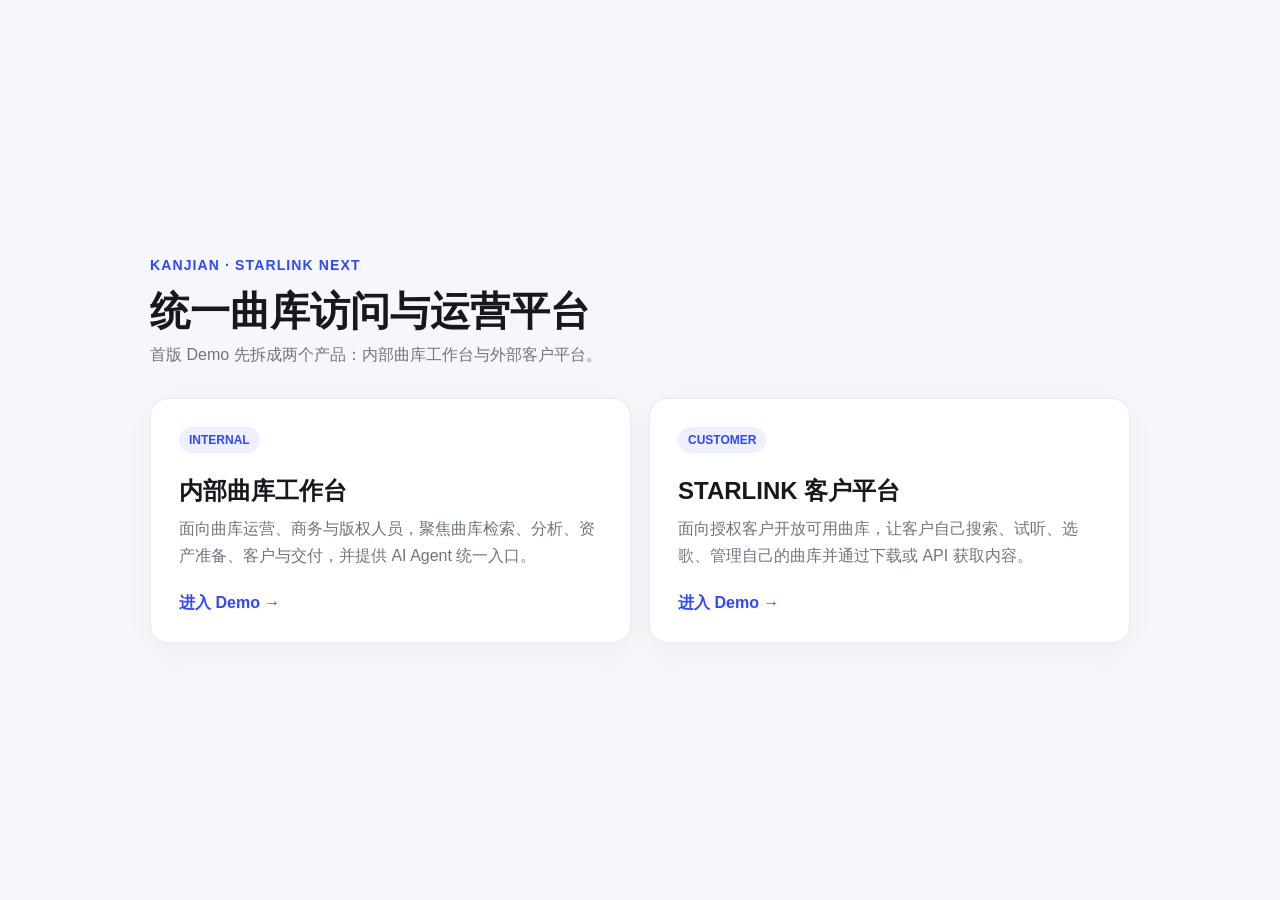
==== index.html @ 43011e17 "chore: initialize Starlink Next HTML demo" ====
<!doctype html>
<html lang="zh-CN">
<head>
  <meta charset="utf-8" />
  <meta name="viewport" content="width=device-width, initial-scale=1" />
  <title>STARLINK Next · Demo</title>
  <style>
    :root{--blue:#2f49ff;--ink:#16181d;--muted:#6f7480;--line:#e8eaf0;--bg:#f6f7fb}
    *{box-sizing:border-box} body{margin:0;font-family:Inter,"PingFang SC","Microsoft YaHei",Arial,sans-serif;background:var(--bg);color:var(--ink)}
    .wrap{min-height:100vh;display:grid;place-items:center;padding:48px}.panel{width:min(980px,100%)}
    .brand{font-size:14px;color:var(--blue);font-weight:800;letter-spacing:.08em}.title{font-size:40px;line-height:1.2;margin:14px 0 10px}.sub{color:var(--muted);font-size:16px;margin-bottom:32px}
    .grid{display:grid;grid-template-columns:repeat(2,minmax(0,1fr));gap:18px}.card{display:block;background:#fff;border:1px solid var(--line);border-radius:18px;padding:28px;text-decoration:none;color:inherit;transition:.2s ease;box-shadow:0 8px 30px rgba(22,24,29,.04)}
    .card:hover{transform:translateY(-3px);border-color:#cbd1ff;box-shadow:0 16px 42px rgba(47,73,255,.1)}.tag{display:inline-flex;padding:6px 10px;border-radius:999px;background:#eef0ff;color:var(--blue);font-size:12px;font-weight:700}.card h2{margin:22px 0 8px;font-size:24px}.card p{margin:0;color:var(--muted);line-height:1.7}.go{display:inline-flex;margin-top:24px;color:var(--blue);font-weight:700}
    @media(max-width:720px){.grid{grid-template-columns:1fr}.title{font-size:32px}.wrap{padding:24px}}
  </style>
</head>
<body>
  <main class="wrap">
    <section class="panel">
      <div class="brand">KANJIAN · STARLINK NEXT</div>
      <h1 class="title">统一曲库访问与运营平台</h1>
      <div class="sub">首版 Demo 先拆成两个产品：内部曲库工作台与外部客户平台。</div>
      <div class="grid">
        <a class="card" href="./internal/">
          <span class="tag">INTERNAL</span>
          <h2>内部曲库工作台</h2>
          <p>面向曲库运营、商务与版权人员，聚焦曲库检索、分析、资产准备、客户与交付，并提供 AI Agent 统一入口。</p>
          <span class="go">进入 Demo →</span>
        </a>
        <a class="card" href="./customer/">
          <span class="tag">CUSTOMER</span>
          <h2>STARLINK 客户平台</h2>
          <p>面向授权客户开放可用曲库，让客户自己搜索、试听、选歌、管理自己的曲库并通过下载或 API 获取内容。</p>
          <span class="go">进入 Demo →</span>
        </a>
      </div>
    </section>
  </main>
</body>
</html>
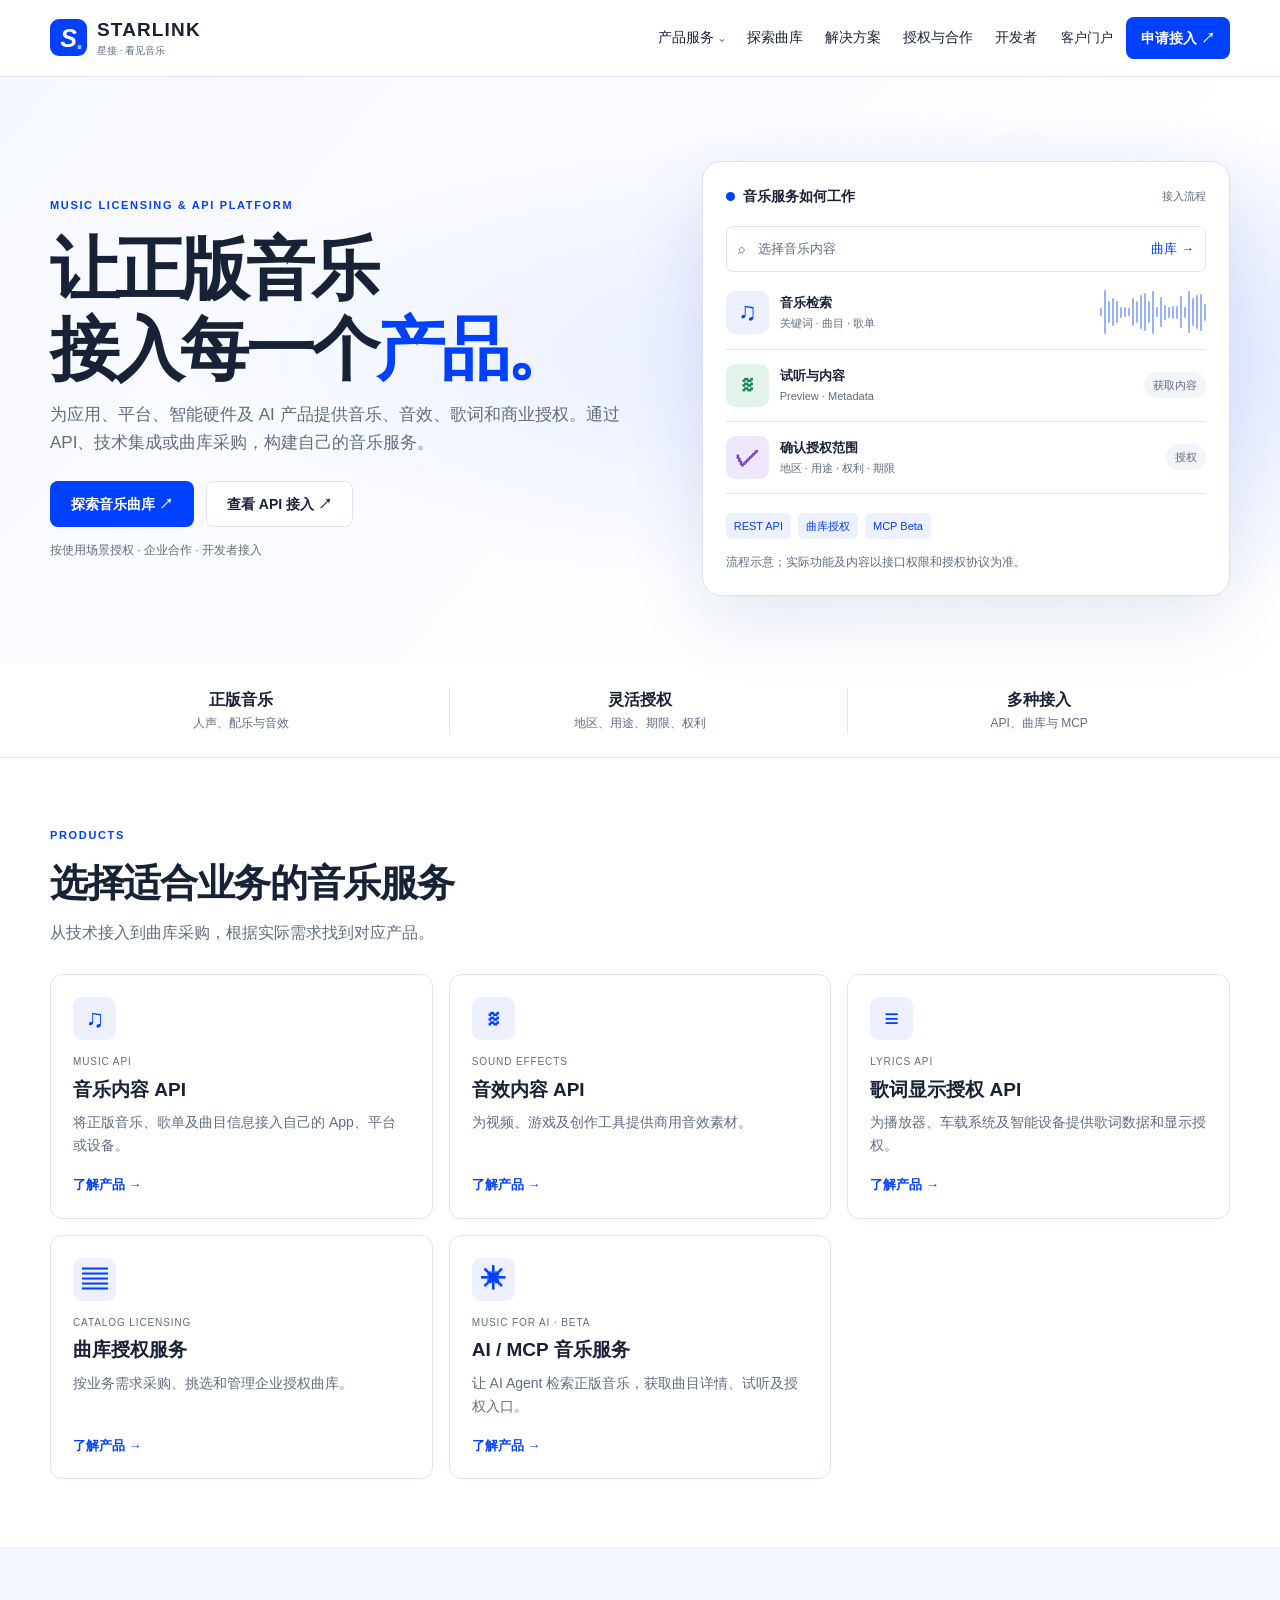
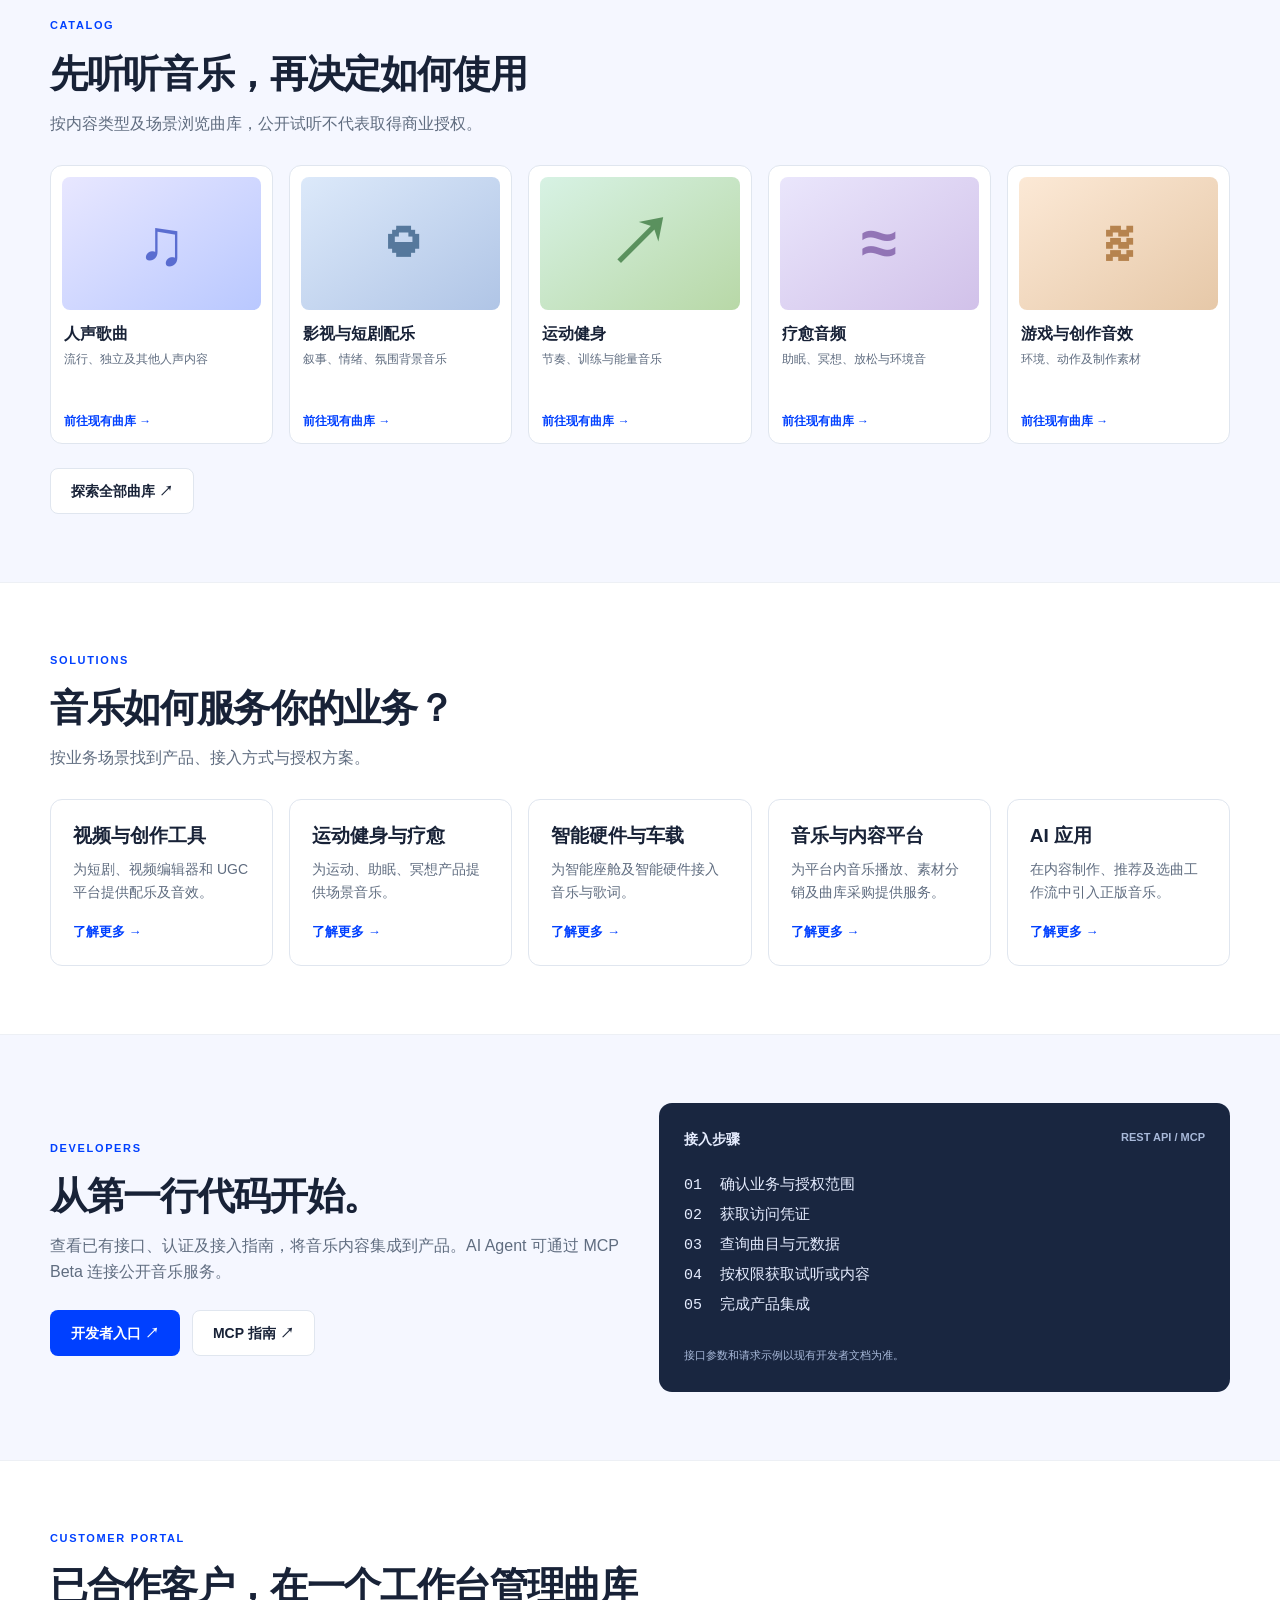
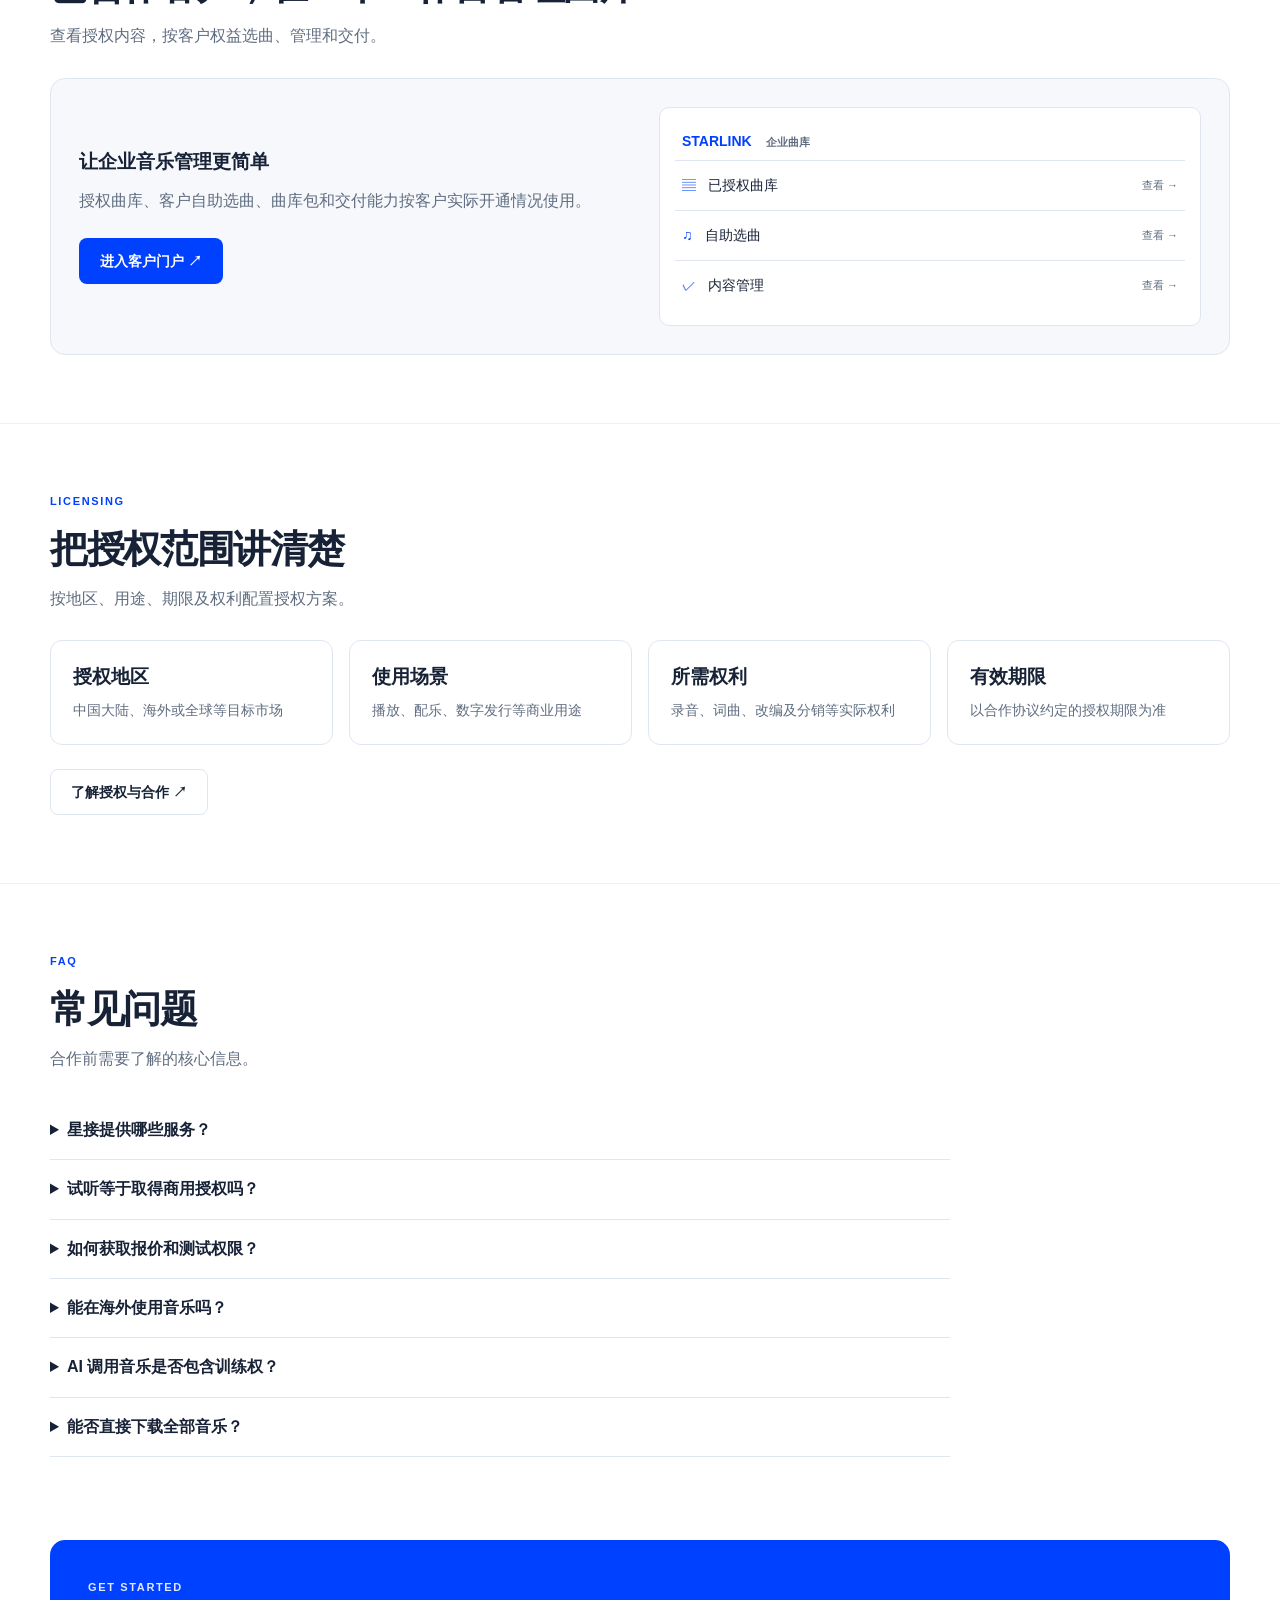
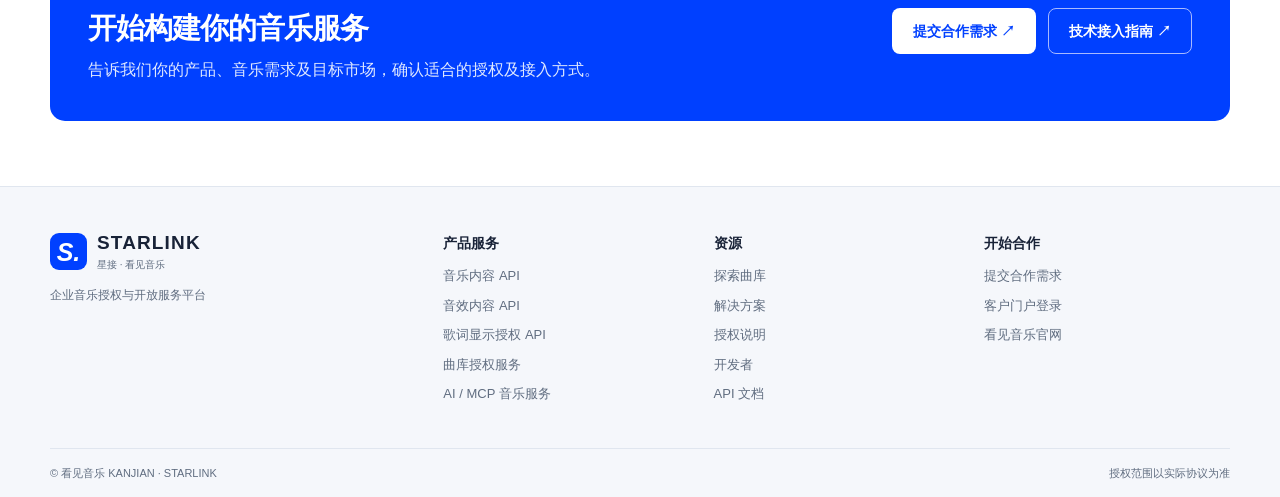
==== commit 5f438387: "Rebuild STARLINK public website from scratch" ====
--- a/index.html
+++ b/index.html
@@ -1,40 +1,5 @@
-<!doctype html>
-<html lang="zh-CN">
-<head>
-  <meta charset="utf-8" />
-  <meta name="viewport" content="width=device-width, initial-scale=1" />
-  <title>STARLINK Next · Demo</title>
-  <style>
-    :root{--blue:#2f49ff;--ink:#16181d;--muted:#6f7480;--line:#e8eaf0;--bg:#f6f7fb}
-    *{box-sizing:border-box} body{margin:0;font-family:Inter,"PingFang SC","Microsoft YaHei",Arial,sans-serif;background:var(--bg);color:var(--ink)}
-    .wrap{min-height:100vh;display:grid;place-items:center;padding:48px}.panel{width:min(980px,100%)}
-    .brand{font-size:14px;color:var(--blue);font-weight:800;letter-spacing:.08em}.title{font-size:40px;line-height:1.2;margin:14px 0 10px}.sub{color:var(--muted);font-size:16px;margin-bottom:32px}
-    .grid{display:grid;grid-template-columns:repeat(2,minmax(0,1fr));gap:18px}.card{display:block;background:#fff;border:1px solid var(--line);border-radius:18px;padding:28px;text-decoration:none;color:inherit;transition:.2s ease;box-shadow:0 8px 30px rgba(22,24,29,.04)}
-    .card:hover{transform:translateY(-3px);border-color:#cbd1ff;box-shadow:0 16px 42px rgba(47,73,255,.1)}.tag{display:inline-flex;padding:6px 10px;border-radius:999px;background:#eef0ff;color:var(--blue);font-size:12px;font-weight:700}.card h2{margin:22px 0 8px;font-size:24px}.card p{margin:0;color:var(--muted);line-height:1.7}.go{display:inline-flex;margin-top:24px;color:var(--blue);font-weight:700}
-    @media(max-width:720px){.grid{grid-template-columns:1fr}.title{font-size:32px}.wrap{padding:24px}}
-  </style>
-</head>
-<body>
-  <main class="wrap">
-    <section class="panel">
-      <div class="brand">KANJIAN · STARLINK NEXT</div>
-      <h1 class="title">统一曲库访问与运营平台</h1>
-      <div class="sub">首版 Demo 先拆成两个产品：内部曲库工作台与外部客户平台。</div>
-      <div class="grid">
-        <a class="card" href="./internal/">
-          <span class="tag">INTERNAL</span>
-          <h2>内部曲库工作台</h2>
-          <p>面向曲库运营、商务与版权人员，聚焦曲库检索、分析、资产准备、客户与交付，并提供 AI Agent 统一入口。</p>
-          <span class="go">进入 Demo →</span>
-        </a>
-        <a class="card" href="./customer/">
-          <span class="tag">CUSTOMER</span>
-          <h2>STARLINK 客户平台</h2>
-          <p>面向授权客户开放可用曲库，让客户自己搜索、试听、选歌、管理自己的曲库并通过下载或 API 获取内容。</p>
-          <span class="go">进入 Demo →</span>
-        </a>
-      </div>
-    </section>
-  </main>
-</body>
-</html>+<!doctype html><html lang="zh-CN"><head><meta charset="utf-8"><meta name="viewport" content="width=device-width,initial-scale=1"><meta name="theme-color" content="#0040ff"><title>企业音乐授权与开放服务平台 | 星接 STARLINK</title><meta name="description" content="为企业提供音乐 API、音效、歌词授权、曲库采购和 MCP 接入。"><meta property="og:title" content="企业音乐授权与开放服务平台 | 星接 STARLINK"><meta property="og:description" content="为企业提供音乐 API、音效、歌词授权、曲库采购和 MCP 接入。"><link rel="icon" href="./favicon.svg" type="image/svg+xml"><link rel="stylesheet" href="./style.css"><script type="application/ld+json">{"@context":"https://schema.org","@type":"Organization","name":"星接 STARLINK","description":"看见音乐旗下企业音乐授权与开放服务平台","url":"https://open.kanjian.com/"}</script></head><body><a class="skip" href="#main">跳至内容</a><header><div class="wrap nav"><a class="brand" href="./index.html"><span class="mark">S<span>.</span></span><span><b>STARLINK</b><small>星接 · 看见音乐</small></span></a><button class="menu" aria-expanded="false" aria-controls="nav" aria-label="展开导航">☰</button><nav id="nav"><details class="drop"><summary>产品服务 ⌄</summary><div class="dropdown"><a class="" href="./products/music-api.html">音乐内容 API<small>将正版音乐、歌单及曲目信息接入自己的 App、平台或设备。</small></a><a class="" href="./products/sound-effects.html">音效内容 API<small>为视频、游戏及创作工具提供商用音效素材。</small></a><a class="" href="./products/lyrics-api.html">歌词显示授权 API<small>为播放器、车载系统及智能设备提供歌词数据和显示授权。</small></a><a class="" href="./products/catalog-license.html">曲库授权服务<small>按业务需求采购、挑选和管理企业授权曲库。</small></a><a class="" href="./products/ai-mcp.html">AI / MCP 音乐服务<small>让 AI Agent 检索正版音乐，获取曲目详情、试听及授权入口。</small></a></div></details><a class="" href="./catalog.html">探索曲库</a><a class="" href="./solutions.html">解决方案</a><a class="" href="./licensing.html">授权与合作</a><a class="" href="./developers.html">开发者</a></nav><div class="nav-actions"><a class="" href="https://open.kanjian.com/login">客户门户</a><a class="btn primary compact" href="https://crm-tool.kanjian.com/collect/e8250ef39f">申请接入 ↗</a></div></div></header><main id="main"><section class="hero"><div class="wrap two hero-grid"><div><span class="eyebrow">MUSIC LICENSING & API PLATFORM</span><h1>让正版音乐<br>接入每一个<span>产品。</span></h1><p>为应用、平台、智能硬件及 AI 产品提供音乐、音效、歌词和商业授权。通过 API、技术集成或曲库采购，构建自己的音乐服务。</p><div class="actions"><a class="btn primary" href="./catalog.html">探索音乐曲库 ↗</a><a class="btn secondary" href="./developers.html">查看 API 接入 ↗</a></div><p class="micro">按使用场景授权 · 企业合作 · 开发者接入</p></div><div class="demo"><div class="demo-title"><span class="dot"></span> 音乐服务如何工作 <small>接入流程</small></div><div class="searchbar">⌕　选择音乐内容 <span>曲库 →</span></div><div class="demo-row"><span class="tile">♫</span><div><b>音乐检索</b><small>关键词 · 曲目 · 歌单</small></div><div class="wave"><i style="--h:8px"></i><i style="--h:44px"></i><i style="--h:22px"></i><i style="--h:28px"></i><i style="--h:22px"></i><i style="--h:11px"></i><i style="--h:10px"></i><i style="--h:8px"></i><i style="--h:28px"></i><i style="--h:22px"></i><i style="--h:34px"></i><i style="--h:38px"></i><i style="--h:22px"></i><i style="--h:43px"></i><i style="--h:10px"></i><i style="--h:30px"></i><i style="--h:15px"></i><i style="--h:11px"></i><i style="--h:13px"></i><i style="--h:13px"></i><i style="--h:32px"></i><i style="--h:11px"></i><i style="--h:42px"></i><i style="--h:28px"></i><i style="--h:34px"></i><i style="--h:37px"></i><i style="--h:17px"></i><i style="--h:28px"></i><i style="--h:9px"></i><i style="--h:9px"></i><i style="--h:13px"></i><i style="--h:21px"></i><i style="--h:31px"></i><i style="--h:17px"></i><i style="--h:45px"></i><i style="--h:14px"></i><i style="--h:42px"></i><i style="--h:27px"></i><i style="--h:25px"></i><i style="--h:23px"></i></div></div><div class="demo-row"><span class="tile green">≋</span><div><b>试听与内容</b><small>Preview · Metadata</small></div><span class="chip">获取内容</span></div><div class="demo-row"><span class="tile purple">✓</span><div><b>确认授权范围</b><small>地区 · 用途 · 权利 · 期限</small></div><span class="chip">授权</span></div><div class="tags"><span>REST API</span><span>曲库授权</span><span>MCP Beta</span></div><p class="micro">流程示意；实际功能及内容以接口权限和授权协议为准。</p></div></div></section><div class="trust"><div class="wrap grid three"><div><b>正版音乐</b><small>人声、配乐与音效</small></div><div><b>灵活授权</b><small>地区、用途、期限、权利</small></div><div><b>多种接入</b><small>API、曲库与 MCP</small></div></div></div><section class="section "><div class="wrap"><div class="heading"><span class="eyebrow">PRODUCTS</span><h2>选择适合业务的音乐服务</h2><p>从技术接入到曲库采购，根据实际需求找到对应产品。</p></div><div class="grid three"><a class="card product" href="./products/music-api.html"><span class="tile">♫</span><small>MUSIC API</small><h3>音乐内容 API</h3><p>将正版音乐、歌单及曲目信息接入自己的 App、平台或设备。</p><span class="more">了解产品 →</span></a><a class="card product" href="./products/sound-effects.html"><span class="tile">≋</span><small>SOUND EFFECTS</small><h3>音效内容 API</h3><p>为视频、游戏及创作工具提供商用音效素材。</p><span class="more">了解产品 →</span></a><a class="card product" href="./products/lyrics-api.html"><span class="tile">≡</span><small>LYRICS API</small><h3>歌词显示授权 API</h3><p>为播放器、车载系统及智能设备提供歌词数据和显示授权。</p><span class="more">了解产品 →</span></a><a class="card product" href="./products/catalog-license.html"><span class="tile">▤</span><small>CATALOG LICENSING</small><h3>曲库授权服务</h3><p>按业务需求采购、挑选和管理企业授权曲库。</p><span class="more">了解产品 →</span></a><a class="card product" href="./products/ai-mcp.html"><span class="tile">✳</span><small>MUSIC FOR AI · BETA</small><h3>AI / MCP 音乐服务</h3><p>让 AI Agent 检索正版音乐，获取曲目详情、试听及授权入口。</p><span class="more">了解产品 →</span></a></div></div></section><section class="section tint"><div class="wrap"><div class="heading"><span class="eyebrow">CATALOG</span><h2>先听听音乐，再决定如何使用</h2><p>按内容类型及场景浏览曲库，公开试听不代表取得商业授权。</p></div><div class="grid five"><article class="card category" data-kind="music" data-search="人声歌曲 流行、独立及其他人声内容"><div class="cover c0"><span>♫</span></div><h3>人声歌曲</h3><p>流行、独立及其他人声内容</p><a class="more" href="https://open.kanjian.com/">前往现有曲库 →</a></article><article class="card category" data-kind="bgm" data-search="影视与短剧配乐 叙事、情绪、氛围背景音乐"><div class="cover c1"><span>◒</span></div><h3>影视与短剧配乐</h3><p>叙事、情绪、氛围背景音乐</p><a class="more" href="https://open.kanjian.com/galaxy/383020222326636544">前往现有曲库 →</a></article><article class="card category" data-kind="bgm" data-search="运动健身 节奏、训练与能量音乐"><div class="cover c2"><span>↗</span></div><h3>运动健身</h3><p>节奏、训练与能量音乐</p><a class="more" href="https://open.kanjian.com/galaxy/381127414026272768">前往现有曲库 →</a></article><article class="card category" data-kind="bgm" data-search="疗愈音频 助眠、冥想、放松与环境音"><div class="cover c3"><span>≈</span></div><h3>疗愈音频</h3><p>助眠、冥想、放松与环境音</p><a class="more" href="https://open.kanjian.com/therapeutic-audio">前往现有曲库 →</a></article><article class="card category" data-kind="sfx" data-search="游戏与创作音效 环境、动作及制作素材"><div class="cover c4"><span>≋</span></div><h3>游戏与创作音效</h3><p>环境、动作及制作素材</p><a class="more" href="https://open.kanjian.com/">前往现有曲库 →</a></article></div><div class="actions"><a class="btn secondary" href="./catalog.html">探索全部曲库 ↗</a></div></div></section><section class="section "><div class="wrap"><div class="heading"><span class="eyebrow">SOLUTIONS</span><h2>音乐如何服务你的业务？</h2><p>按业务场景找到产品、接入方式与授权方案。</p></div><div class="grid five"><article class="card"><h3>视频与创作工具</h3><p>为短剧、视频编辑器和 UGC 平台提供配乐及音效。</p><a class="more" href="./solutions.html#video">了解更多 →</a></article><article class="card"><h3>运动健身与疗愈</h3><p>为运动、助眠、冥想产品提供场景音乐。</p><a class="more" href="./solutions.html#health">了解更多 →</a></article><article class="card"><h3>智能硬件与车载</h3><p>为智能座舱及智能硬件接入音乐与歌词。</p><a class="more" href="./solutions.html#hardware">了解更多 →</a></article><article class="card"><h3>音乐与内容平台</h3><p>为平台内音乐播放、素材分销及曲库采购提供服务。</p><a class="more" href="./solutions.html#platform">了解更多 →</a></article><article class="card"><h3>AI 应用</h3><p>在内容制作、推荐及选曲工作流中引入正版音乐。</p><a class="more" href="./solutions.html#ai">了解更多 →</a></article></div></div></section><section class="section tint"><div class="wrap two"><div><span class="eyebrow">DEVELOPERS</span><h2>从第一行代码开始。</h2><p>查看已有接口、认证及接入指南，将音乐内容集成到产品。AI Agent 可通过 MCP Beta 连接公开音乐服务。</p><div class="actions"><a class="btn primary" href="./developers.html">开发者入口 ↗</a><a class="btn secondary" href="https://developer.kanjian.com/doc-8875712">MCP 指南 ↗</a></div></div><div class="code"><div>接入步骤 <small>REST API / MCP</small></div><pre>01  确认业务与授权范围
+02  获取访问凭证
+03  查询曲目与元数据
+04  按权限获取试听或内容
+05  完成产品集成</pre><small>接口参数和请求示例以现有开发者文档为准。</small></div></div></section><section class="section "><div class="wrap"><div class="heading"><span class="eyebrow">CUSTOMER PORTAL</span><h2>已合作客户，在一个工作台管理曲库</h2><p>查看授权内容，按客户权益选曲、管理和交付。</p></div><div class="two portal"><div><h3>让企业音乐管理更简单</h3><p>授权曲库、客户自助选曲、曲库包和交付能力按客户实际开通情况使用。</p><div class="actions"><a class="btn primary" href="https://open.kanjian.com/login">进入客户门户 ↗</a></div></div><div class="portal-demo"><b>STARLINK　<small>企业曲库</small></b><div><span>▤</span>已授权曲库<small>查看 →</small></div><div><span>♫</span>自助选曲<small>查看 →</small></div><div><span>✓</span>内容管理<small>查看 →</small></div></div></div></div></section><section class="section "><div class="wrap"><div class="heading"><span class="eyebrow">LICENSING</span><h2>把授权范围讲清楚</h2><p>按地区、用途、期限及权利配置授权方案。</p></div><div class="grid four"><article class="card"><h3>授权地区</h3><p>中国大陆、海外或全球等目标市场</p></article><article class="card"><h3>使用场景</h3><p>播放、配乐、数字发行等商业用途</p></article><article class="card"><h3>所需权利</h3><p>录音、词曲、改编及分销等实际权利</p></article><article class="card"><h3>有效期限</h3><p>以合作协议约定的授权期限为准</p></article></div><div class="actions"><a class="btn secondary" href="./licensing.html">了解授权与合作 ↗</a></div></div></section><section class="section "><div class="wrap"><div class="heading"><span class="eyebrow">FAQ</span><h2>常见问题</h2><p>合作前需要了解的核心信息。</p></div><div class="faq"><details><summary>星接提供哪些服务？</summary><p>星接提供音乐内容、音效、歌词显示授权及曲库服务，可按约定通过 API、技术集成或曲库采购获取内容。</p></details><details><summary>试听等于取得商用授权吗？</summary><p>不等于。公开试听用于评估，商用须取得对应曲目、地区、用途、期限和权利的授权。</p></details><details><summary>如何获取报价和测试权限？</summary><p>提交需求，商务确认内容、权利、计费及接入范围后安排测试或交付。</p></details><details><summary>能在海外使用音乐吗？</summary><p>可按目标市场讨论中国大陆、海外或全球授权方案，实际范围以权利和合同为准。</p></details><details><summary>AI 调用音乐是否包含训练权？</summary><p>不包含。模型训练、生成及改编等用途需单独确认权利与授权。</p></details><details><summary>能否直接下载全部音乐？</summary><p>不能。下载、源文件交付及再分销须在客户权限与合同范围内进行。</p></details></div></div></section><section class="wrap cta"><div><span class="eyebrow">GET STARTED</span><h2>开始构建你的音乐服务</h2><p>告诉我们你的产品、音乐需求及目标市场，确认适合的授权及接入方式。</p></div><a class="btn white" href="https://crm-tool.kanjian.com/collect/e8250ef39f">提交合作需求 ↗</a><a class="btn outlinewhite" href="./developers.html">技术接入指南 ↗</a></section></main><footer><div class="wrap foot"><div><a class="brand" href="./index.html"><span class="mark">S.</span><span><b>STARLINK</b><small>星接 · 看见音乐</small></span></a><p>企业音乐授权与开放服务平台</p></div><div><h4>产品服务</h4><a class="" href="./products/music-api.html">音乐内容 API</a><a class="" href="./products/sound-effects.html">音效内容 API</a><a class="" href="./products/lyrics-api.html">歌词显示授权 API</a><a class="" href="./products/catalog-license.html">曲库授权服务</a><a class="" href="./products/ai-mcp.html">AI / MCP 音乐服务</a></div><div><h4>资源</h4><a class="" href="./catalog.html">探索曲库</a><a class="" href="./solutions.html">解决方案</a><a class="" href="./licensing.html">授权说明</a><a class="" href="./developers.html">开发者</a><a class="" href="https://developer.kanjian.com/">API 文档</a></div><div><h4>开始合作</h4><a class="" href="https://crm-tool.kanjian.com/collect/e8250ef39f">提交合作需求</a><a class="" href="https://open.kanjian.com/login">客户门户登录</a><a class="" href="https://kanjian.com">看见音乐官网</a></div></div><div class="wrap copyright">© 看见音乐 KANJIAN · STARLINK <span>授权范围以实际协议为准</span></div></footer><script src="./site.js" defer></script></body></html>
--- a/style.css
+++ b/style.css
@@ -0,0 +1 @@
+:root{--blue:#0040ff;--ink:#182237;--muted:#606d80;--line:#e0e6ef;--bg:#f5f7fb}*{box-sizing:border-box}html{scroll-behavior:smooth;scroll-padding-top:90px}body{margin:0;background:white;color:var(--ink);font-family:Inter,-apple-system,BlinkMacSystemFont,"PingFang SC","Microsoft YaHei",Arial,sans-serif;line-height:1.65}a{color:inherit;text-decoration:none}button,input{font:inherit}button{cursor:pointer}a:focus-visible,button:focus-visible,summary:focus-visible,input:focus-visible{outline:3px solid #779aff;outline-offset:3px}h1,h2,h3,h4,p{margin:0}h1{font-size:clamp(40px,5.4vw,76px);line-height:1.16;letter-spacing:-.055em;font-weight:800}h2{font-size:clamp(26px,3vw,40px);line-height:1.3;letter-spacing:-.035em}h3{font-size:19px;line-height:1.45}p{color:var(--muted)}.wrap{width:min(1180px,calc(100% - 64px));margin:auto}header{position:sticky;top:0;z-index:20;background:white;border-bottom:1px solid var(--line)}.nav{display:flex;align-items:center;gap:24px;min-height:76px}.brand{display:inline-flex;align-items:center;gap:10px;flex-shrink:0;line-height:1.2}.brand b{font-size:19px;letter-spacing:.06em}.brand small{display:block;color:var(--muted);font-size:10px;margin-top:4px}.mark{background:var(--blue);color:white;width:37px;height:37px;border-radius:9px;display:grid;place-items:center;font-weight:900;font-style:italic;font-size:25px;position:relative}.mark span{position:absolute;right:4px;bottom:1px;font-style:normal;color:#a8bbff}.nav nav{display:flex;align-items:center;gap:22px;margin-left:auto;font-size:14px;font-weight:550}.nav-actions{display:flex;gap:13px;align-items:center;font-size:13px;white-space:nowrap}.nav a:hover,.foot a:hover{color:var(--blue)}.drop{position:relative}.drop summary{list-style:none;cursor:pointer;white-space:nowrap}.drop summary::-webkit-details-marker{display:none}.dropdown{position:absolute;top:32px;left:-12px;width:310px;padding:9px;border:1px solid var(--line);background:white;box-shadow:0 18px 50px #182d5620;border-radius:12px}.dropdown a{display:block;padding:10px;border-radius:7px}.dropdown a:hover{background:var(--bg)}.dropdown small{display:block;font-size:11px;color:var(--muted);font-weight:400}.btn{display:inline-flex;align-items:center;justify-content:center;gap:10px;border:1px solid transparent;border-radius:8px;padding:12px 20px;font-size:14px;font-weight:650;line-height:1.45;transition:.18s}.btn:hover{transform:translateY(-1px)}.primary{background:var(--blue);color:white}.primary:hover,.nav .primary:hover{background:#0035d9;color:white}.secondary{background:white;border-color:var(--line);color:var(--ink)}.secondary:hover{border-color:var(--blue);color:var(--blue)}.compact{padding:10px 14px}.actions{display:flex;gap:12px;flex-wrap:wrap;align-items:center;margin-top:24px}.eyebrow{display:block;font-size:11px;font-weight:750;letter-spacing:.15em;color:var(--blue);margin-bottom:14px}.hero{padding:84px 0 68px;background:radial-gradient(ellipse at 80% 48%,#dfe8ff,transparent 58%),linear-gradient(130deg,#f6f8ff,#fff 75%)}.two{display:grid;grid-template-columns:1fr 1fr;gap:38px;align-items:center}.hero-grid{grid-template-columns:1.12fr 1fr;gap:60px}.hero h1 span{color:var(--blue)}.hero p,.lead p{font-size:17px;margin-top:22px;max-width:650px}.micro,.hero .micro{font-size:12px;color:var(--muted);margin-top:14px}.demo{background:white;border:1px solid #dbe2ef;border-radius:19px;padding:23px;box-shadow:0 24px 70px #284c9a20;min-width:0}.demo-title{display:flex;align-items:center;gap:8px;font-size:14px;font-weight:650}.demo-title small{margin-left:auto;color:var(--muted);font-weight:400;font-size:11px}.dot{width:9px;height:9px;border-radius:50%;background:var(--blue)}.searchbar{border:1px solid var(--line);margin:18px 0 4px;padding:11px;border-radius:7px;color:var(--muted);font-size:13px}.searchbar span{float:right;color:var(--blue)}.demo-row{display:flex;align-items:center;gap:11px;border-bottom:1px solid var(--line);padding:14px 0}.demo-row b,.demo-row small{display:block;font-size:13px}.demo-row small{font-size:11px;color:var(--muted)}.tile{display:grid;place-items:center;width:43px;height:43px;background:#edf1ff;color:var(--blue);border-radius:9px;font-size:25px;font-weight:650;flex-shrink:0}.green{background:#e2f4e9;color:#168459}.purple{background:#efe8fc;color:#7543be}.wave{margin-left:auto;display:flex;gap:2px;align-items:center;max-width:106px;overflow:hidden}.wave i{height:var(--h);width:2px;flex-shrink:0;border-radius:3px;background:#9bb1f6}.chip{margin-left:auto;background:#f1f4f9;color:var(--muted);font-size:11px;padding:4px 9px;border-radius:15px;white-space:nowrap}.tags{display:flex;gap:7px;margin-top:19px;flex-wrap:wrap}.tags span{background:#edf1ff;color:var(--blue);font-size:11px;padding:4px 8px;border-radius:5px}.trust{border-bottom:1px solid var(--line);padding:23px 0;text-align:center}.trust b,.trust small{display:block}.trust small{font-size:12px;color:var(--muted)}.trust .grid>div+div{border-left:1px solid var(--line)}.section{padding:68px 0}.section+.section{border-top:1px solid #edf0f5}.heading{margin-bottom:28px}.heading p,.two>div>p{margin-top:12px}.heading p{max-width:800px}.grid{display:grid;gap:16px}.three{grid-template-columns:repeat(3,minmax(0,1fr))}.four{grid-template-columns:repeat(4,minmax(0,1fr))}.five{grid-template-columns:repeat(5,minmax(0,1fr))}.card{background:white;border:1px solid var(--line);border-radius:12px;padding:22px;min-width:0}.card p{font-size:14px;margin-top:8px}.product{display:flex;flex-direction:column;min-height:230px;transition:.2s}.product:hover{border-color:#8da7ff;transform:translateY(-3px)}.product small{margin-top:14px;color:var(--muted);font-size:10px;letter-spacing:.09em}.product h3{margin-top:5px}.more{display:block;color:var(--blue);font-size:13px;font-weight:650;padding-top:17px;margin-top:auto}.category{padding:11px}.category h3{font-size:16px;margin:12px 2px 0}.category p{font-size:12px;min-height:40px;margin:5px 2px}.category .more{font-size:12px;margin:0 2px}.cover{aspect-ratio:1.5;border-radius:8px;display:grid;place-content:center;text-align:center;overflow:hidden}.cover span{font-size:65px;font-weight:750;line-height:1.2;opacity:.75}.c0{background:linear-gradient(145deg,#e8e7ff,#b9c8ff);color:#334ac1}.c1{background:linear-gradient(145deg,#dce9fa,#b0c5e6);color:#315981}.c2{background:linear-gradient(145deg,#d7f2e4,#b8d8a7);color:#36753b}.c3{background:linear-gradient(145deg,#eae6fc,#d1c1e9);color:#7955a2}.c4{background:linear-gradient(145deg,#fce9d6,#e6c8a8);color:#a36729}.tint{background:#f5f7ff}.code{background:#192640;color:#e6edff;padding:25px;border-radius:13px}.code>div{display:flex;justify-content:space-between;gap:10px;font-weight:650;font-size:14px}.code small{font-size:11px;color:#a8b9d9}.code pre{white-space:pre-wrap;font-size:15px;line-height:2;margin:20px 0}.portal{background:#f6f8fc;border:1px solid var(--line);border-radius:15px;padding:28px}.portal-demo{background:white;border:1px solid var(--line);border-radius:10px;padding:15px;font-size:14px}.portal-demo>b{display:block;color:var(--blue);padding:7px}.portal-demo small{color:var(--muted);font-size:11px}.portal-demo>div{display:flex;align-items:center;gap:12px;border-top:1px solid var(--line);padding:13px 7px}.portal-demo>div span{color:var(--blue)}.portal-demo>div small{margin-left:auto}.faq{max-width:900px}.faq details{border-bottom:1px solid var(--line);padding:16px 0}.faq summary{cursor:pointer;font-size:16px;font-weight:650}.faq p{font-size:14px;padding:10px 0 0 18px}.cta{background:var(--blue);color:white;display:flex;flex-wrap:wrap;align-items:center;gap:12px;border-radius:15px;padding:38px;margin:15px auto 65px}.cta>div{flex:1 1 440px}.cta .eyebrow,.cta p{color:#dfe8ff}.cta h2{font-size:29px;margin-bottom:9px}.white{background:white;color:var(--blue)}.outlinewhite{border-color:#a8baff;color:white}.lead{background:linear-gradient(130deg,#edf2ff,#fff);padding:68px 0}.lead h1{font-size:clamp(36px,4.7vw,62px)}.step{background:#f6f8fc}.step .eyebrow{font-size:24px}.step h3{font-size:17px}.stack{display:grid;gap:20px}.scenario{grid-template-columns:1.4fr 1fr;padding:28px;gap:24px}.scenario .cover{aspect-ratio:2;min-height:160px}.catalog-tools{display:flex;flex-wrap:wrap;gap:12px;align-items:center}.catalog-tools label{width:100%;font-size:13px;font-weight:650}.catalog-tools input{border:1px solid var(--line);padding:11px 14px;border-radius:8px;flex:1 1 280px;min-width:0}.filters{display:flex;flex-wrap:wrap;gap:7px}.filters button{background:white;border:1px solid var(--line);border-radius:7px;padding:8px 12px;color:var(--muted);font-size:13px}.filters button[aria-pressed=true]{background:var(--blue);color:white;border-color:var(--blue)}#catalog{margin-top:22px}[hidden]{display:none!important}footer{background:#f5f7fb;border-top:1px solid var(--line);padding:45px 0 15px}.foot{display:grid;grid-template-columns:1.5fr 1fr 1fr 1fr;gap:24px}.foot h4{font-size:14px;margin-bottom:10px}.foot>div>a:not(.brand){display:block;font-size:13px;color:var(--muted);margin-bottom:8px}.foot p{font-size:12px;margin-top:15px}.copyright{display:flex;justify-content:space-between;gap:12px;font-size:11px;color:var(--muted);border-top:1px solid var(--line);margin-top:35px;padding-top:15px}.menu{display:none}.skip{position:absolute;top:-100px;background:white;padding:8px}.skip:focus{top:0;z-index:100}@media(max-width:1050px){.nav{gap:13px}.nav nav{gap:13px}.nav-actions{gap:8px}.hero-grid{gap:32px}.five{grid-template-columns:repeat(3,minmax(0,1fr))}}@media(max-width:850px){.wrap{width:calc(100% - 40px)}.nav{min-height:66px;flex-wrap:wrap;gap:12px;padding:12px 0}.menu{display:block;margin-left:auto;background:white;border:1px solid var(--line);border-radius:6px;padding:5px 10px}.nav nav{display:none;order:3;width:100%;margin:0;align-items:stretch;flex-direction:column;gap:0}.nav nav.open{display:flex}.nav nav>a,.drop summary{padding:9px 0}.dropdown{position:static;width:100%;box-shadow:none}.hero{padding:50px 0}.two,.hero-grid,.scenario{grid-template-columns:1fr;gap:25px}.three,.four{grid-template-columns:repeat(2,minmax(0,1fr))}.trust .three{grid-template-columns:repeat(3,minmax(0,1fr))}.section{padding:45px 0}.foot{grid-template-columns:repeat(2,1fr)}}@media(max-width:480px){.wrap{width:calc(100% - 30px)}.brand b{font-size:16px}.brand small{font-size:9px}.mark{width:31px;height:31px;font-size:21px}.nav-actions>a:first-child{display:none}.nav-actions .btn{padding:8px;font-size:12px}.hero h1{font-size:43px}.hero p{font-size:15px}.demo{padding:15px}.five{grid-template-columns:repeat(2,minmax(0,1fr))}.three,.four{grid-template-columns:1fr}.product{min-height:0}.card{padding:17px}.category{padding:10px}.cta{padding:23px}.trust b{font-size:13px}.trust small{font-size:10px}.copyright{flex-direction:column}.lead{padding:42px 0}.wave{max-width:65px}}@media(prefers-reduced-motion:reduce){html{scroll-behavior:auto}*{transition:none!important}}
